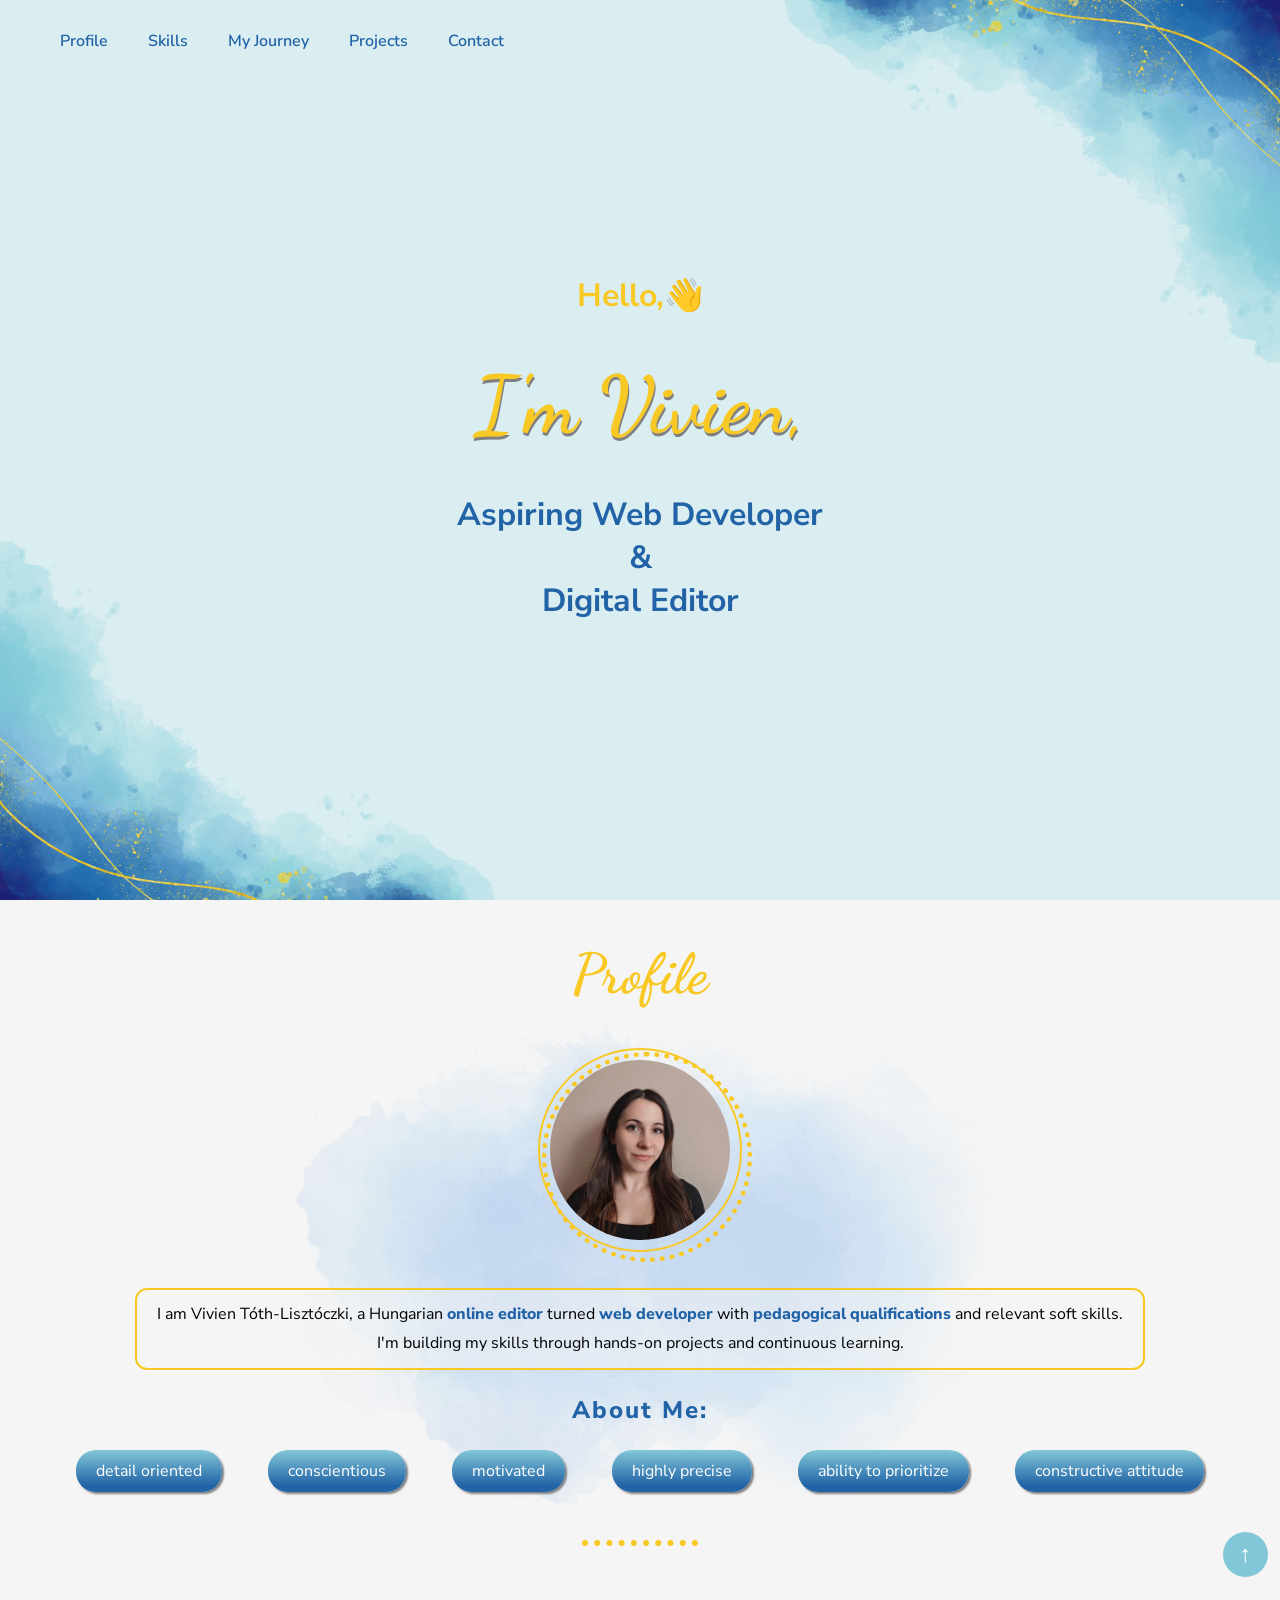
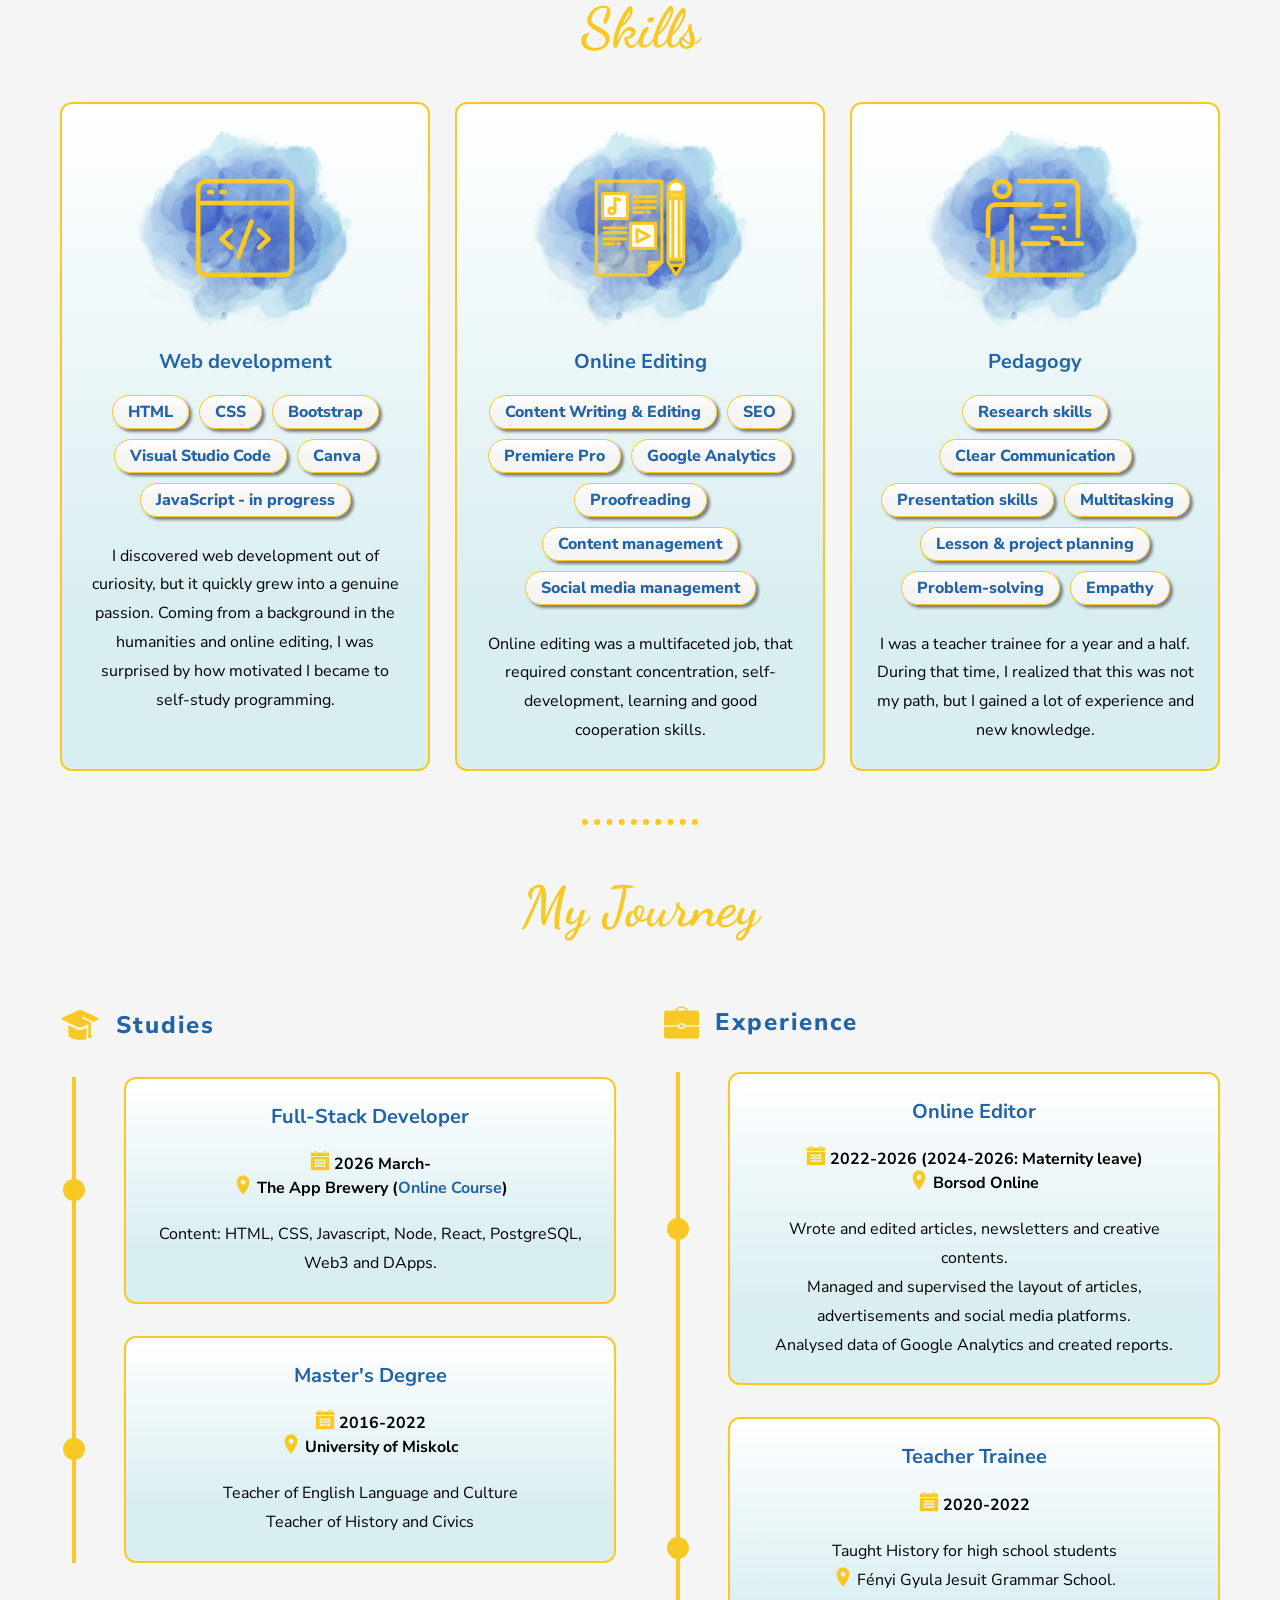
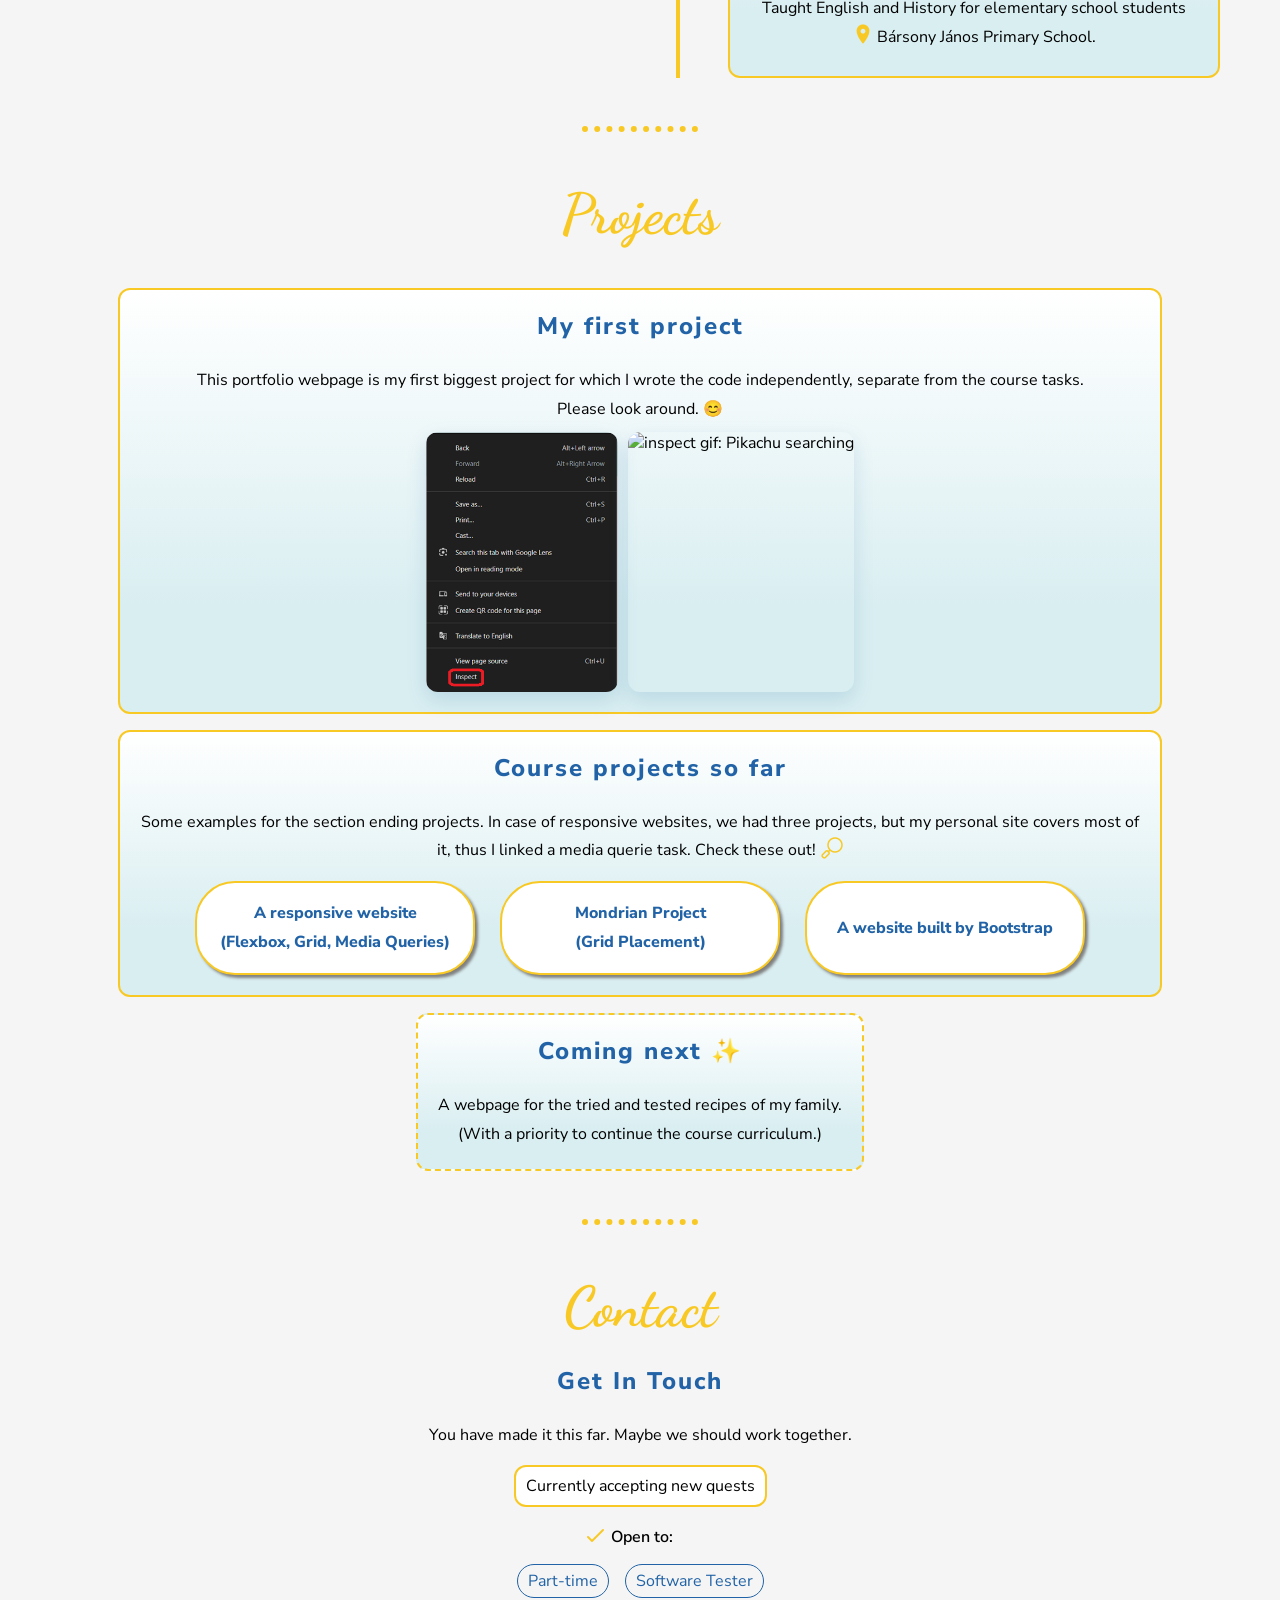
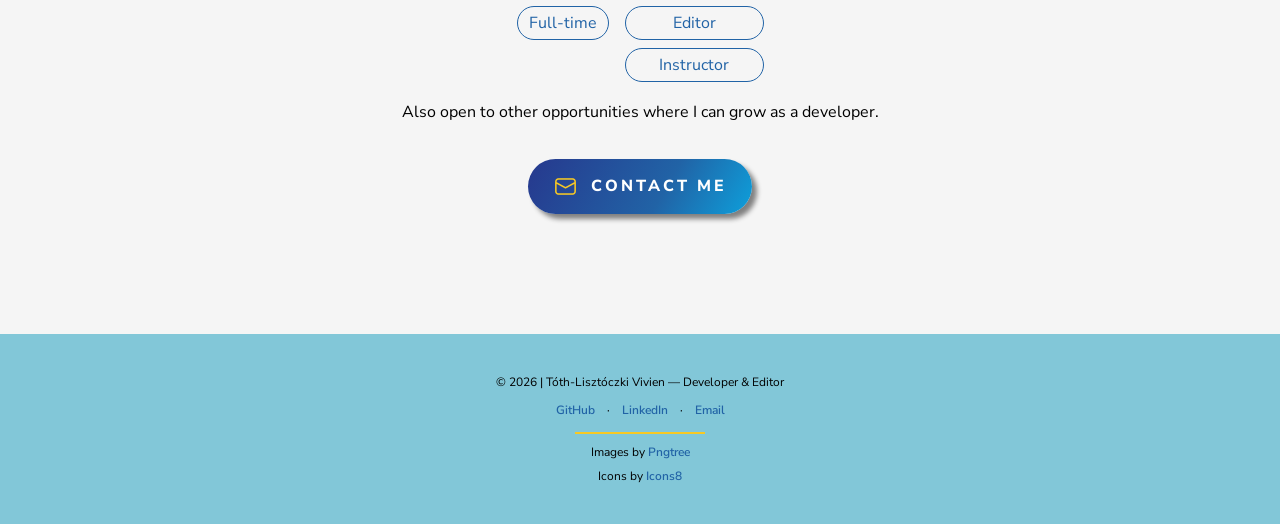
==== index.html @ 382741cf "Add files via upload" ====
<!DOCTYPE html>
<html lang="en">

<head>
<meta charset="UTF-8">
<meta name="viewport" content="width=device-width, initial-scale=1.0">
<title>Vivien Tóth-L.</title>
<link href="./style.css" rel="stylesheet"/>

<link rel="preconnect" href="https://fonts.googleapis.com">
<link rel="preconnect" href="https://fonts.gstatic.com" crossorigin>
<link href="https://fonts.googleapis.com/css2?family=Dancing+Script:wght@400..700&display=swap" rel="stylesheet">

<link href="https://fonts.googleapis.com/css2?family=Nunito+Sans:ital,opsz,wght@0,6..12,200..1000;1,6..12,200..1000&display=swap" rel="stylesheet">
</head>

<body id="page-top">
    <!--Let's work together!-->
    <header>
        <div class="navbar">
            <input type="checkbox" id="menu-toggle">
            <label for="menu-toggle" class="hamburger" aria-label="Toggle navigation menu">
                <span></span>
                <span></span>
                <span></span>
            </label>

            <nav> 
                <ul>
                    <li><a href="#profile">Profile</a></li>
                    <li><a href="#skills">Skills</a></li>
                    <li><a href="#my-journey">My Journey</a></li>
                    <li><a href="#projects">Projects</a></li>
                    <li><a href="#contact">Contact</a></li>
                </ul>
            </nav>
        </div>

        <div class="intro">
            <h2>Hello,👋</h2>
            <h1>I'm Vivien,</h1>
            <h2 class="blue">Aspiring Web Developer<br>
                &<br>
                Digital Editor</h2>
        </div>
        <div class="design-bottom">
            <img src="./images/Smog blue left bottom.png" alt="smog blue water color">
        </div>
        <div class="design-top">
            <img src="./images/Smog blue right top.png" alt="smog blue water color">
        </div>
        <!--Contact me button-->
    </header>

<!--Main-->
    <main class="resume-container">

        <section class="profile-container" id="profile">
            <img class="background" src="./images/background watercolor blue.png" alt="blue watercolor background">
            <div class="profile-content">
                <h2>Profile</h2>
                <div class="image-border">
                    <img src="./images/toth-l.vivien.jpg" class="profile-img" alt="profile picture Vivien Tóth-Lisztóczki">
                </div>
                <div class="profile-text">
                    <p>
                    I am Vivien Tóth-Lisztóczki, a Hungarian <span class="blue bold">online editor</span> turned <span class="blue bold">web developer</span> with <span class="blue bold">pedagogical qualifications</span> and relevant soft skills. <br>
                    I'm building my skills through hands-on projects and continuous learning.
                    </p>
                </div>
                
                <h3 class="h3-title">About Me:</h3>
                <ul class="about-me">
                    <li>detail oriented</li>
                    <li>conscientious</li>
                    <li>motivated</li>
                    <li>highly precise</li>
                    <li>ability to prioritize</li>
                    <li>constructive attitude</li>
                </ul>
            </div>
        </section>

        <div class="back-to-top-wrapper">
            <a href="#page-top" class="back-to-top" aria-label="Back to top">
                    ↑
            </a>
        </div>

        <hr>
            
        <section class="skills-container" id="skills">
            <h2>Skills</h2>
                <div class="skills-content">
                    <div class="skills-card">
                        <img class="splash" src="./images/blue watercolor stain splash.png" alt="blue watercolor splash" height="200">
                        <img class="skill-img" src="./images/icons8-code-100.png" alt="code icon">
                        <h3>Web development</h3>
                        <ul class="skills-list bold">
                            <li>HTML</li>
                            <li>CSS</li>
                            <li>Bootstrap</li>
                            <li>Visual Studio Code</li>
                            <li>Canva</li>
                            <li>JavaScript - in progress</li>
                        </ul>
                        <p>
                            I discovered web development out of curiosity, but it quickly grew into a genuine passion. 
                            Coming from a background in the humanities and online editing, I was surprised by how motivated I became to self-study programming.           
                        </p>
                    </div>

                    <div class="skills-card">
                        <img class="splash" src="./images/blue watercolor stain splash.png" alt="blue watercolor splash" height="200">
                        <img class="skill-img" src="./images/icons8-media-100.png" alt="media editing icon">
                        <h3>Online Editing</h3>
                        <ul class="skills-list bold">
                            <li>Content Writing & Editing</li>
                            <li>SEO</li>
                            <li>Premiere Pro</li>
                            <li>Google Analytics</li>
                            <li>Proofreading</li>
                            <li>Content management</li>
                            <li>Social media management</li>
                        </ul>
                        <p>
                            Online editing was a multifaceted job, that required constant concentration, self-development, learning and good cooperation skills.
                        </p>
                    </div>

                    <div class="skills-card">
                        <img class="splash" src="./images/blue watercolor stain splash.png" alt="blue watercolor splash" height="200">
                        <img class="skill-img" src="./images/icons8-classroom-100.png" alt="classroom icon">
                        <h3>Pedagogy</h3>
                        <ul class="skills-list bold">
                            <li>Research skills</li>
                            <li>Clear Communication</li>
                            <li>Presentation skills</li>
                            <li>Multitasking</li>
                            <li>Lesson & project planning</li>
                            <li>Problem-solving</li>
                            <li>Empathy</li>
                        </ul>
                        <p>
                            I was a teacher trainee for a year and a half. During that time, I realized that this was not my path, but I gained a lot of experience and new knowledge.
                        </p>
                    </div>  
                </div>
        </section>

        <hr>

        <section class="journey-container" id="my-journey">
            <h2>My Journey</h2>
                <div class="timeline-wrapper">
                    <div class="timeline">
                        <div class="timeline-col"> 
                            <h3 class="timeline-header h3-title">
                                <img src="./images/icons8-education-40.png" alt="education icon">Studies
                            </h3>
                            <div class="timeline-box">
                                <div class="timeline-card">
                                    <h3>Full-Stack Developer</h3>
                                    <h4>
                                        <img src="./images/icons8-calendar-20.png" alt="calendar icon">2026 March-<br>
                                        <img src="./images/icons8-location-20.png" alt="location icon">The App Brewery
                                        (<a href="https://www.udemy.com/course/the-complete-web-development-bootcamp/">Online Course</a>)
                                    </h4>
                                    <p>
                                        Content: HTML, CSS, Javascript, Node, React, PostgreSQL, Web3 and DApps.
                                    </p>
                                </div>

                                <div class="timeline-card">
                                    <h3>Master's Degree</h3>
                                    <h4>
                                    <img src="./images/icons8-calendar-20.png" alt="calendar icon">2016-2022 <br>
                                    <img src="./images/icons8-location-20.png" alt="location icon">University of Miskolc
                                    </h4>
                                    <p>
                                        Teacher of English Language and Culture <br>
                                        Teacher of History and Civics
                                    </p>
                                </div>
                            </div>
                        </div>
                    </div>

                    <div class="timeline">
                        <div class="timeline-col">
                            <h3 class="timeline-header h3-title">
                                <img src="./images/icons8-business-35.png" alt="job icon">Experience
                            </h3>
                            <div class="timeline-box">
                                <div class="timeline-card">
                                    <h3>Online Editor</h3>
                                    <h4>
                                        <img src="./images/icons8-calendar-20.png" alt="calendar icon">2022-2026 (2024-2026: Maternity leave) <br>
                                        <img src="./images/icons8-location-20.png" alt="location icon">Borsod Online
                                    </h4>
                                    <p>
                                        Wrote and edited articles, newsletters and creative contents.<br>
                                        Managed and supervised the layout of articles, advertisements and social media platforms.<br>
                                        Analysed data of Google Analytics and created reports.
                                    </p>
                                </div>

                                <div class="timeline-card">
                                    <h3>Teacher Trainee</h3>
                                    <h4><img src="./images/icons8-calendar-20.png" alt="calendar icon">2020-2022</h4>
                                    <p>
                                        Taught History for high school students<br>
                                        <img src="./images/icons8-location-20.png" alt="location icon">Fényi Gyula Jesuit Grammar School.<br>
                                        Taught English and History for elementary school students<br>
                                        <img src="./images/icons8-location-20.png" alt="location icon">Bársony János Primary School.
                                    </p>
                                </div>
                            </div>
                        </div>
                    </div>
                </div>
        </section>
        
        <hr>
        
        <section class="projects-container" id="projects">
            <h2>Projects</h2>
            <div class="first-project-container">
                <h3 class="h3-title">My first project</h3>
                <div class="first-project-text">
                    <p>
                    This portfolio webpage is my first biggest project for which I wrote the code independently, separate from the course tasks. <br>
                    Please look around. 😊
                    </p>
                </div>
                <div class="inspect-container">
                    <div class="inspect-img">
                        <img src="./images/inspect.png" alt="click inspect">
                    </div>
                    <div class="inspect-gif">
                        <img src="https://media0.giphy.com/media/v1.Y2lkPTc5MGI3NjExdXo4Ym03aDM3Y2UzZ3ExcXJrcXkyYXBuemRoMTZtb2dyOWVscWl0byZlcD12MV9pbnRlcm5hbF9naWZfYnlfaWQmY3Q9Zw/NS7gPxeumewkWDOIxi/giphy.gif"
                        alt="inspect gif: Pikachu searching">
                    </div>
                </div>
            </div>

            <div class="course-projects">
                <h3 class="h3-title">Course projects so far</h3>
                    <p>
                        Some examples for the section ending projects. 
                        In case of responsive websites, we had three projects, but my personal site covers most of it, thus I linked a media querie task. 
                        Check these out! 
                        <img src="./images/icons8-searching-24.png" alt="magnifying glass icon">
                    </p>
                    <div class="course-project-cards">
                        <a class="project-card" href="./projects/8.4 Web Design Agency Project/index.html">
                        <p class="bold">A responsive website<br>(Flexbox, Grid, Media Queries)</p>
                        </a>

                        <a class="project-card" href="./projects/10.3 Mondrian Project/index.html">
                        <p class="bold">Mondrian Project<br>(Grid Placement)</p>
                        </a>

                        <a class="project-card" href="./projects/11.3 TinDog Project/index.html">
                        <p class="bold">A website built by Bootstrap</p>
                        </a>
                    </div>
            </div>
        
            <div class="ongoing-project">
                <h3 class="h3-title">Coming next ✨</h3>
                <p>
                    A webpage for the tried and tested recipes of my family. <br>
                    (With a priority to continue the course curriculum.)
                </p>
            </div>
        </section>

        <hr>

        <section class="contact-container" id="contact">
            <h2>Contact</h2>
            <div class="contact-content">
                <h3 class="h3-title">Get In Touch</h3>
                <p class="contact-text">You have made it this far. Maybe we should work together.</p>
                <p class="quest">Currently accepting new quests</p>

                <div class="open-to-work">
                    <p><img src="./images/icons8-checkmark-24.png" alt="checkmark icon"> Open to:</p>
                    <div class="work-options">
                        <ul class="emloyment">
                            <li>Part-time</li>
                            <li>Full-time</li>
                        </ul>
                        <ul class="positions">
                            <li>Software Tester</li>
                            <li>Editor</li>
                            <li>Instructor</li>
                        </ul>    
                    </div>
                    <p>Also open to other opportunities where I can grow as a developer.</p>
                </div>

                <a class="btn bold" href="mailto:lisztoczki.vivi@gmail.com">
                    <img class="mail-img" src="./images/icons8-mail-25.png" alt="mail icon">
                    CONTACT ME
                </a>
            </div>
        </section>
        
    </main>

    <footer id="footer">
        <p class="copyright">© 2026 | Tóth-Lisztóczki Vivien — Developer & Editor</p>
        <div class="footer-links">
            <a href="https://github.com/toth-vivien" target="_blank" rel="noopener noreferrer">GitHub</a>
            <span aria-hidden="true">·</span>
            <a href="http://linkedin.com/in/vivien-tóth-lisztóczki-ba5066271" target="_blank" rel="noopener noreferrer">LinkedIn</a>
            <span aria-hidden="true">·</span>
            <a href="mailto:lisztoczki.vivi@gmail.com">Email</a>
        </div>
        <hr>
        <div class="attributions">
            <p>Images by <a target="_blank" href="https://pngtree.com">Pngtree</a></p>
            <p>Icons by <a target="_blank" href="https://icons8.com">Icons8</a></p>
        </div>
    </footer>

      
</body>


</html>
---- style.css ----
html {
    scroll-behavior: smooth;
}

body {
    margin: 0;
    background: whitesmoke;
    font-family: "Nunito Sans", sans-serif;
}

header {
    background: #daeef1;
    min-height: 100vh;
    display: grid;
    grid-template: 1fr / 1fr;
    overflow: hidden;
}

.navbar, .intro, .design-top, .design-bottom {
    grid-row: 1;
    grid-column: 1;
}

.navbar {
    padding-top: 30px;
    padding-left: 60px;
    position: relative;
    z-index: 10;
}

ul {
    margin: 0;
    padding: 0;
}

.navbar nav ul {
    display: flex;
    gap: 40px;
}

.navbar li {
    list-style: none;
    position: relative;
}

.navbar a {
    font-family: "Nunito Sans", sans-serif;
    color: #2163a6;
    text-decoration: none;
    font-weight: 600;
}

.navbar a:hover,
.navbar a:focus {
    color: #27348b;
}

#menu-toggle {
    display: none;
}

.hamburger {
    display: none;
    width: 30px;
    cursor: pointer;
}

.hamburger span {
    display: block;
    height: 3px;
    margin: 6px 0;
    background-color: #2163a6;
    border-radius: 5px;
}

nav ul li::after {
    content: "";
    position: absolute;
    left: 0px;
    bottom: -5px;
    width: 100%;
    height: 3px;
    background-color: #f8c924;

    transform: scaleX(0);
    transform-origin: center;
    transition: transform 0.3s ease-in-out;
}

nav ul li:hover::after {
    transform: scaleX(1);
}

.navbar nav li:focus-within::after {
    transform: scaleX(1);
}

.intro {
    place-self: center;
    padding-top: 35px;
    text-align: center;
}

.design-top {
    place-self: start end;
}

.design-bottom {
    place-self: end start;
    margin-bottom: -10px;
}

h1 {
    font-family: "Dancing Script", cursive;
    font-size: clamp(3rem, 10vw, 5rem);
    color: #f8c924;
    margin: 40px 0px 40px 0px;
    text-shadow: 1px 3px gray;
}

.intro h2 {
    font-family: "Nunito Sans", sans-serif;
    font-size: clamp(0.5rem, 4vw, 2rem);
}

.blue {
    color: #2163a6;
}

.bold {
    font-weight: 800;
}

h2 {
    font-family: "Dancing Script", cursive;
    color: #f8c924;
    font-size: clamp(2.5rem, 8vw, 3.5rem);
    text-align: center;
    align-self: center;
    margin-bottom: 40px;
    margin-top: 0;
}

h3 {
    color: #2163a6;
    font-size: 1.25rem;
}

.design-top img, .design-bottom img {
    max-width: 500px;
    width: 100%;
    height: auto;
}

/*Resume*/

.resume-container {
    margin: 0 60px;
    position: relative;
}

.resume-container hr {
    border: none;
    width: 10%;
    border-top: 6px dotted #f8c924;
}

.resume-container p {
    line-height: 1.8;
    margin: 0;
}

/*Profile*/

.profile-container {
    text-align: center;
    padding: 40px 0;
    position: relative;
    overflow: hidden;
}

.background {
    position: absolute;
    inset: 0;
    width: 100%;
    height: 80%;
    padding-top: 100px;
    object-fit: contain;
    opacity: 0.3;
    z-index: 0;
}

.profile-content {
    position: relative;
    z-index: 1;
}

.profile-text {
    text-align: center;
    margin: 30px auto 0;
    background-color: #f5f5f580;
    padding: 10px 20px;
    border-radius: 12px;
    border: 2px solid #f8c924;
    width: fit-content;
}

.profile-img {
    width: 180px;
    height: 180px;
    object-fit: cover;
    border-radius: 50%;
    padding: 10px;
    display: block;
}

.image-border {
    display: inline-block;
    border-radius: 50%;
    border: 2px solid #f8c924;
    position: relative;
    margin: 0;
    padding: 0;
}

.image-border::after {
    content: "";
    border-radius: 50%;
    padding: 100px;
    position: absolute;
    top: 2px;
    left: 2px;
    right: -2px;
    bottom: -2px;
    border: 5px dotted #f8c924;
    z-index: -1;
}

.h3-title {
    font-size: clamp(0.5rem, 5vw, 1.5rem);
    letter-spacing: 2px;
    font-weight: 800;
}

.about-me {
    display: flex;
    flex-wrap: wrap;
    gap: 30px;
    justify-content: space-evenly;
    
}

.about-me li {
    list-style: none;
    border-radius: 20px;
    padding: 10px 20px;
    background: linear-gradient(0deg,rgba(33, 99, 166, 1) 15%, rgba(130, 199, 216, 1) 100%);    color: white;
    box-shadow: 2px 2px 2px gray;
}

/*Back-to-top*/

.back-to-top-wrapper {
    position: sticky;
    top: calc(100vh - 5rem);
    height: 0;
    display: flex;
    justify-content: flex-end;
    z-index: 100;
}

.back-to-top {
    width: 45px;
    height: 45px;
    margin-right: -3rem;
    display: grid;
    place-items: center;
    border-radius: 50%;
    background-color: #82c7d8;
    color: white;
    font-size: 1.5rem;
    font-weight: bold;
    text-decoration: none;
    transition:
        background-color 0.2s ease,
        transform 0.2s ease;
}

.back-to-top:hover {
    background-color: #2163a6;
    transform: translateY(-3px);
}

/*Skills*/

.skills-container {
    padding: 40px 0;
}

.skills-content {
    display: grid;
    grid-template-columns: repeat(auto-fit, minmax(280px, 1fr));
    gap: 25px;
}

.skills-card {
    display: flex;
    flex-direction: column;
    text-align: center;
    align-items: center;
    background: linear-gradient(0deg,rgba(217, 238, 241, 1) 25%, rgba(255, 255, 255, 1) 100%);
    border-radius: 12px;
    border: 2px solid #f8c924;
    padding: 1.5rem;
    transition: 0.4s ease;
}

.skills-card:hover {
    box-shadow: 0 0 12px #f8c924;
}

.skills-list{
    display: flex;
    flex-wrap: wrap;
    gap: 10px;
    justify-content: center;
    margin-bottom: 25px;
}

.skills-list li{
    list-style: none;
    border-radius: 20px;
    padding: 5px 15px;
    background: linear-gradient(0deg,whitesmoke 50%, white 100%);
    border: 1px solid #f8c924;
    color: #2163a6;
    box-shadow: 3px 3px 3px gray;
}

.splash {
    position: relative;
    z-index: 1;
}   

.skill-img {
    position: relative;
    z-index: 2;
    top: -150px;
    margin-bottom: -100px;
}

/*My Journey*/

.journey-container {
    padding: 40px 0;
}

.timeline-wrapper {
    display: grid;
    grid-template-columns: repeat(auto-fit, minmax(320px, 1fr));
    gap: 3rem;
    width: 100%;
    max-width: 1400px;
    margin: auto;
}

.timeline, .timeline-col {
    width: 100%;
}

.timeline-header {
    display: flex;
    align-items: center;
    gap: 1rem;
    margin-bottom: 2rem;
}

.timeline-box {
    display: flex;
    flex-direction: column;
    gap: 2rem;
    position: relative;
    padding-left: 3rem;
}

.timeline-card {
    display: flex;
    flex-direction: column;
    text-align: center;
    position: relative;
    padding: 1.5rem;
    margin-left: 1rem;
    border: 2px solid #f8c924;
    border-radius: 12px;
    background: linear-gradient(0deg,rgba(217, 238, 241, 1) 25%, rgba(255, 255, 255, 1) 100%);
    transition: 0.4s ease;
}

.timeline-card a {
    text-decoration: none;
    color: #2163a6;
}

.timeline-card a:hover {
    color: #27348b;
    text-decoration: underline;
} 

.timeline-card:hover {
    box-shadow: 0 0 12px #f8c924;
}

.timeline-card a:focus-visible {
    outline: 2px solid #2163a6;
    outline-offset: 3px;
    border-radius: 2px;
}

.timeline-card h3, .timeline-card p {
    margin: 0;
}

.timeline-card img {
    margin-bottom: -2px;
    padding-right: 4px;
}

/*Journey line & circle*/
.timeline-box::before {
    content: "";
    position: absolute;
    left: 12px;
    top: 0;
    bottom: 0;
    width: 4px;
    background: #f8c924;
}

.timeline-card::before {
    content: "";
    position: absolute;
    width: 22px;
    height: 22px;
    left: -63px;
    top: 50%;
    transform: translateY(-50%);
    background: #f8c924;
    border-radius: 50%;
    z-index: 2;
}

/*Projects*/

.projects-container {
    padding: 40px 0;
    text-align: center;
}

.projects-container h3 {
    margin-top: 0;
}

.first-project-container {
    display: grid;
    max-width: 1000px;
    padding: 20px;
    border-radius: 12px;
    border: 2px solid #f8c924;
    background: linear-gradient(0deg,rgba(217, 238, 241, 1) 25%, rgba(255, 255, 255, 1) 100%);
    margin: 0 auto;
    margin-bottom: 1rem;
    transition: 0.4s ease;
}

.first-project-container h3 {
    margin-top: 0;
}

.inspect-container {
    display: flex;
    justify-content: center;
    align-items: center;
    gap: 10px;
    width: 100%;
    margin-top: 0.5em;
}

.inspect-img img, .inspect-gif img {
    display: block;
    height: 260px;
    width: auto;
    max-width: 100%;
    border-radius: 12px;
    box-shadow: 0 8px 20px rgba(23, 101, 163, 0.15);
}

.course-projects {
    margin: 0 auto;
    margin-bottom: 1rem;
    max-width: 1000px;
    padding: 20px;
    border: 2px solid #f8c924;
    border-radius: 12px;
    background: linear-gradient(0deg,rgba(217, 238, 241, 1) 25%, rgba(255, 255, 255, 1) 100%);
    transition: 0.4s ease;
}

.course-projects img {
    margin-bottom: -5px;
}

.course-project-cards {
    display: grid;
    grid-template-columns: repeat(auto-fit, minmax(210px, 280px));
    gap: 25px;
    padding-top: 1rem;
    justify-content: center;
}

.project-card {
    display: grid;
    min-height: 90px;
    place-items: center;
    text-align: center;
    padding: 0;
    border: 2px solid #f8c924;
    border-radius: 40px;
    background: white;
    color: #2163a6;
    text-decoration: none;
    box-shadow: 3px 3px 3px gray;
    transition: transform 0.2s ease;
}

.project-card p {
    padding: 15px;
}

.project-card:hover {
    transform: translateY(-0.5rem) scale(1.02);
    color: #174a7d;
    border-color: #2163a6;
    box-shadow: 5px 7px 10px rgba(0, 0, 0, 0.25);
}

.project-card:focus-visible {
    outline: 3px solid #2163a6;
    outline-offset: 4px;
}

.first-project-container:hover, .course-projects:hover {
    box-shadow: 0 0 12px #f8c924;
}

.ongoing-project {
    width: fit-content;
    margin: 0 auto;
    padding: 20px;
    border: 2px dashed #f8c924;
    border-radius: 12px;
    background: linear-gradient(0deg,rgba(217, 238, 241, 1) 25%, rgba(255, 255, 255, 1) 100%);
    transition: 0.4s ease;
}

.ongoing-project:hover {
    box-shadow: 0 0 12px #f8c924;
}

/*Contact*/

.contact-container {
    padding: 40px 0 40px;
}

.contact-container h2 {
    margin-bottom: 0px;
}

.contact-content {
    text-align: center;
    padding-bottom: 80px;
}

.contact-text{
    padding-bottom: 15px;
}

.quest{
    display: inline-block;
    padding: 5px 10px;
    border: 2px solid #f8c924;
    background-color: white;
    border-radius: 12px;
    transition: 0.4s ease;
}

.quest:hover {
    box-shadow: 0 0 12px #f8c924;
}

.open-to-work {
    margin-bottom: 2rem;
    text-align: center;
}

.open-to-work img {
    margin-bottom: -5px;
}

.open-to-work > p:first-child {
    margin-top: 1rem;
    margin-bottom: 0.75rem;
    margin-left: -24px;
    font-weight: 600;
}

.work-options {
    display: flex;
    flex-wrap: wrap;
    justify-content: center;
    gap: 1rem;
    margin-bottom: 0.5rem;
}

.work-options li {
    padding: 5px 10px;
    border: 1px solid #2163a6;
    border-radius: 20px;
    color: #2163a6;
    list-style: none;
    margin-bottom: 0.5rem;
}

.btn{
    display: inline-flex;
    align-items: center;
    justify-content: center;
    gap: 8px;

    color: white;
    background: linear-gradient(300deg, #f8c924,#00c9ff,#2163a6,#27348b);
    background-size: 200% 200%;
    background-position: 0% 50%;
    
    border-radius: 30px;
    padding: 15px 25px;
    text-decoration: none;
    letter-spacing: 3px;
    cursor: pointer;
    box-shadow: 5px 5px 5px gray;
    transition: transform 0.2s ease;
}

.btn:hover{
   animation: gradient-animation 3s ease infinite;
   transform: translateY(-0.5rem) scale(1.02);
}

.btn:focus-visible {
    outline: 3px solid #2163a6;
    outline-offset: 4px;
}

.mail-img{
    padding-right: 5px;
}

#footer{
    text-align: center;
    line-height: 1;
    font-size: 0.75rem;
    background-color: #82c7d8;
    padding: 30px 0 30px;
}

#footer hr{
    border: 1px solid #f8c924;
    width: 10%;
    margin-top: 10px;
    margin-bottom: 10px;
}

.footer-links {
    display: flex;
    justify-content: center;
    align-items: center;
    gap: 0.75rem;
    margin: 1rem 0;
}

#footer a {
    color: #2163a6;
    text-decoration: none;
    font-weight: 600;
}

#footer a:hover {
    color: #27348b;
    text-decoration: underline;
}

#footer a:focus-visible {
    outline: 2px solid #2163a6;
    outline-offset: 4px;
    border-radius: 2px;
}


@keyframes gradient-animation {
    0% {
    background-position: 0% 50%;
    }
    50% {
    background-position: 100% 50%;
    }
    100% {
    background-position: 0% 50%;
    }
}


@media (max-width: 768px) {
    .navbar {
        padding: 20px;
    }

    .hamburger {
        display: block;
    }

    .navbar nav {
        display: none;
    }

    .navbar nav ul {
        flex-direction: column;
        align-items: flex-start;
        gap: 15px;
        padding-top: 15px;
    }

    #menu-toggle:checked ~ nav {
        display: block;
    }

    .design-top img, .design-bottom img {
        width: 300px;
    }

    .intro{
        padding: 0 1rem;
    }

    .inspect-img img, .inspect-gif img {
        height: auto;
        max-height: 200px;
        width: auto;
        max-width: 100%;
    }

    .inspect-container {
        flex-direction: column;
    }
}
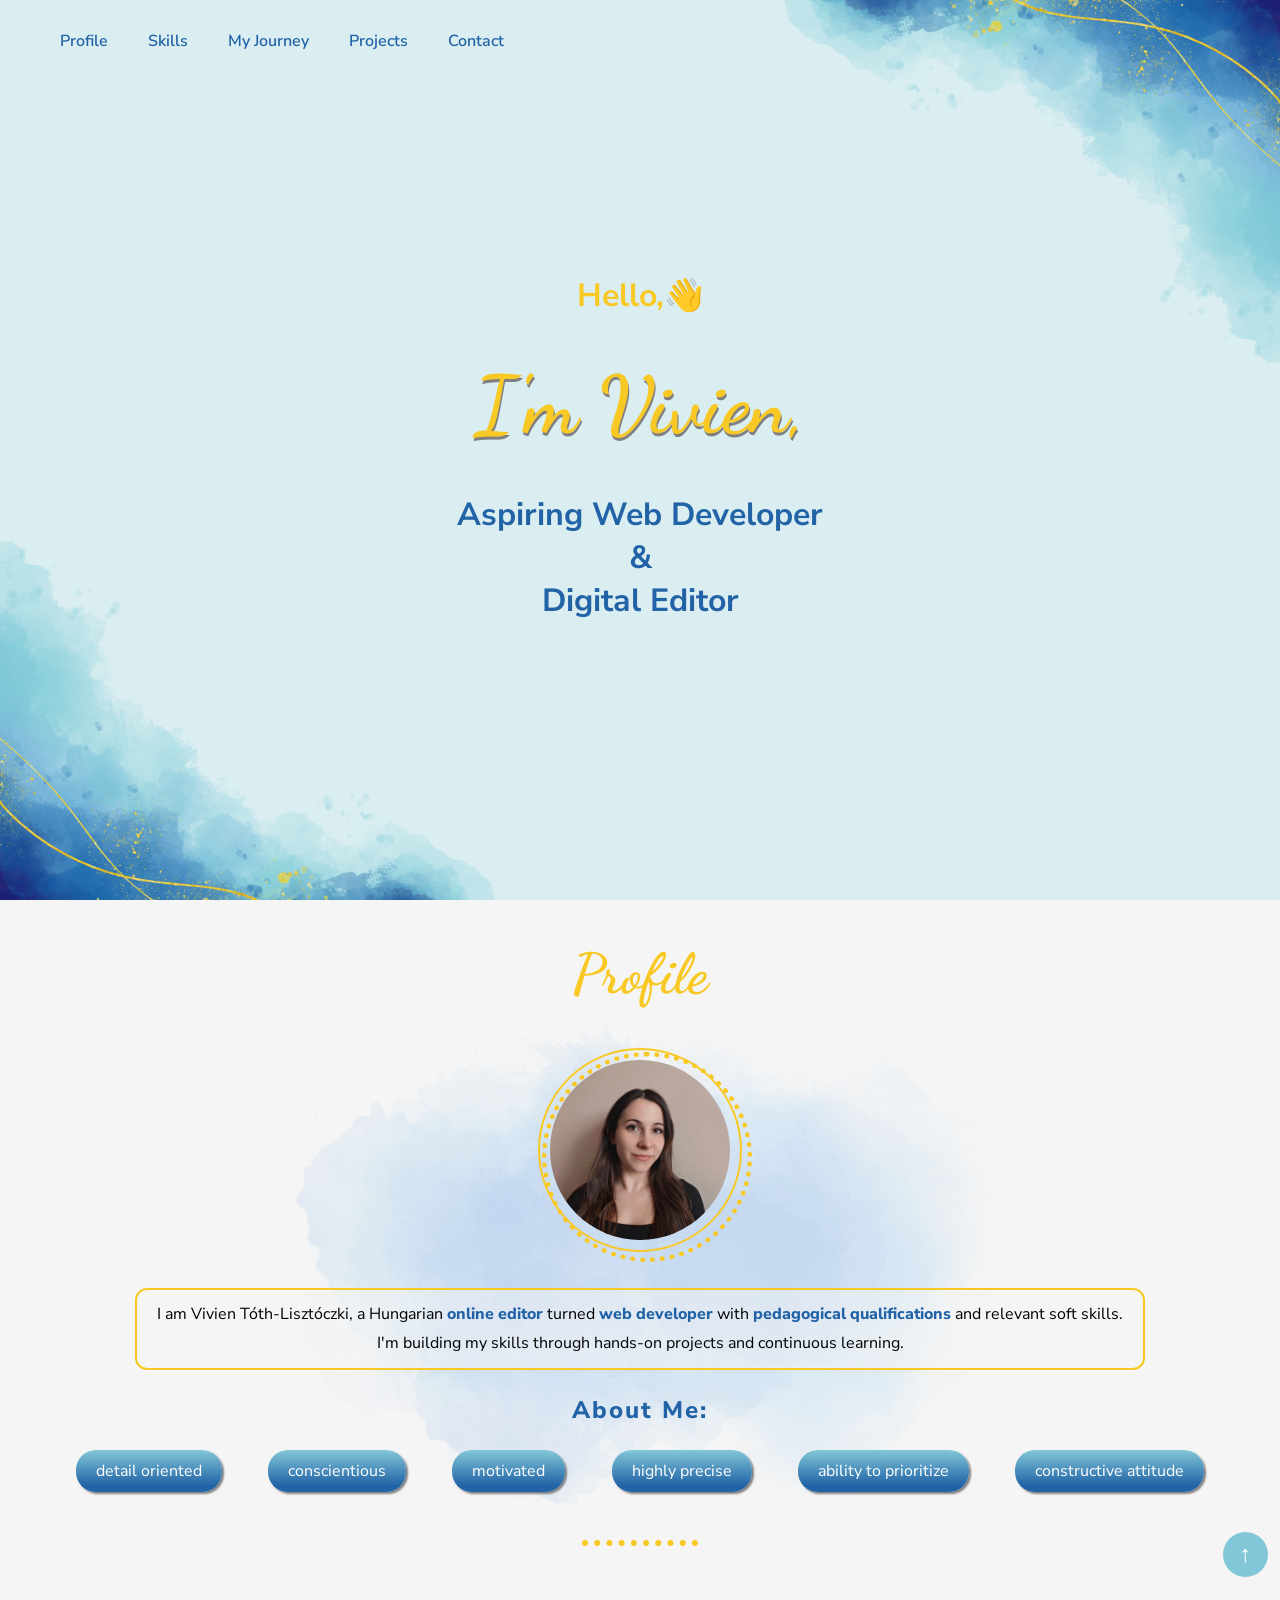
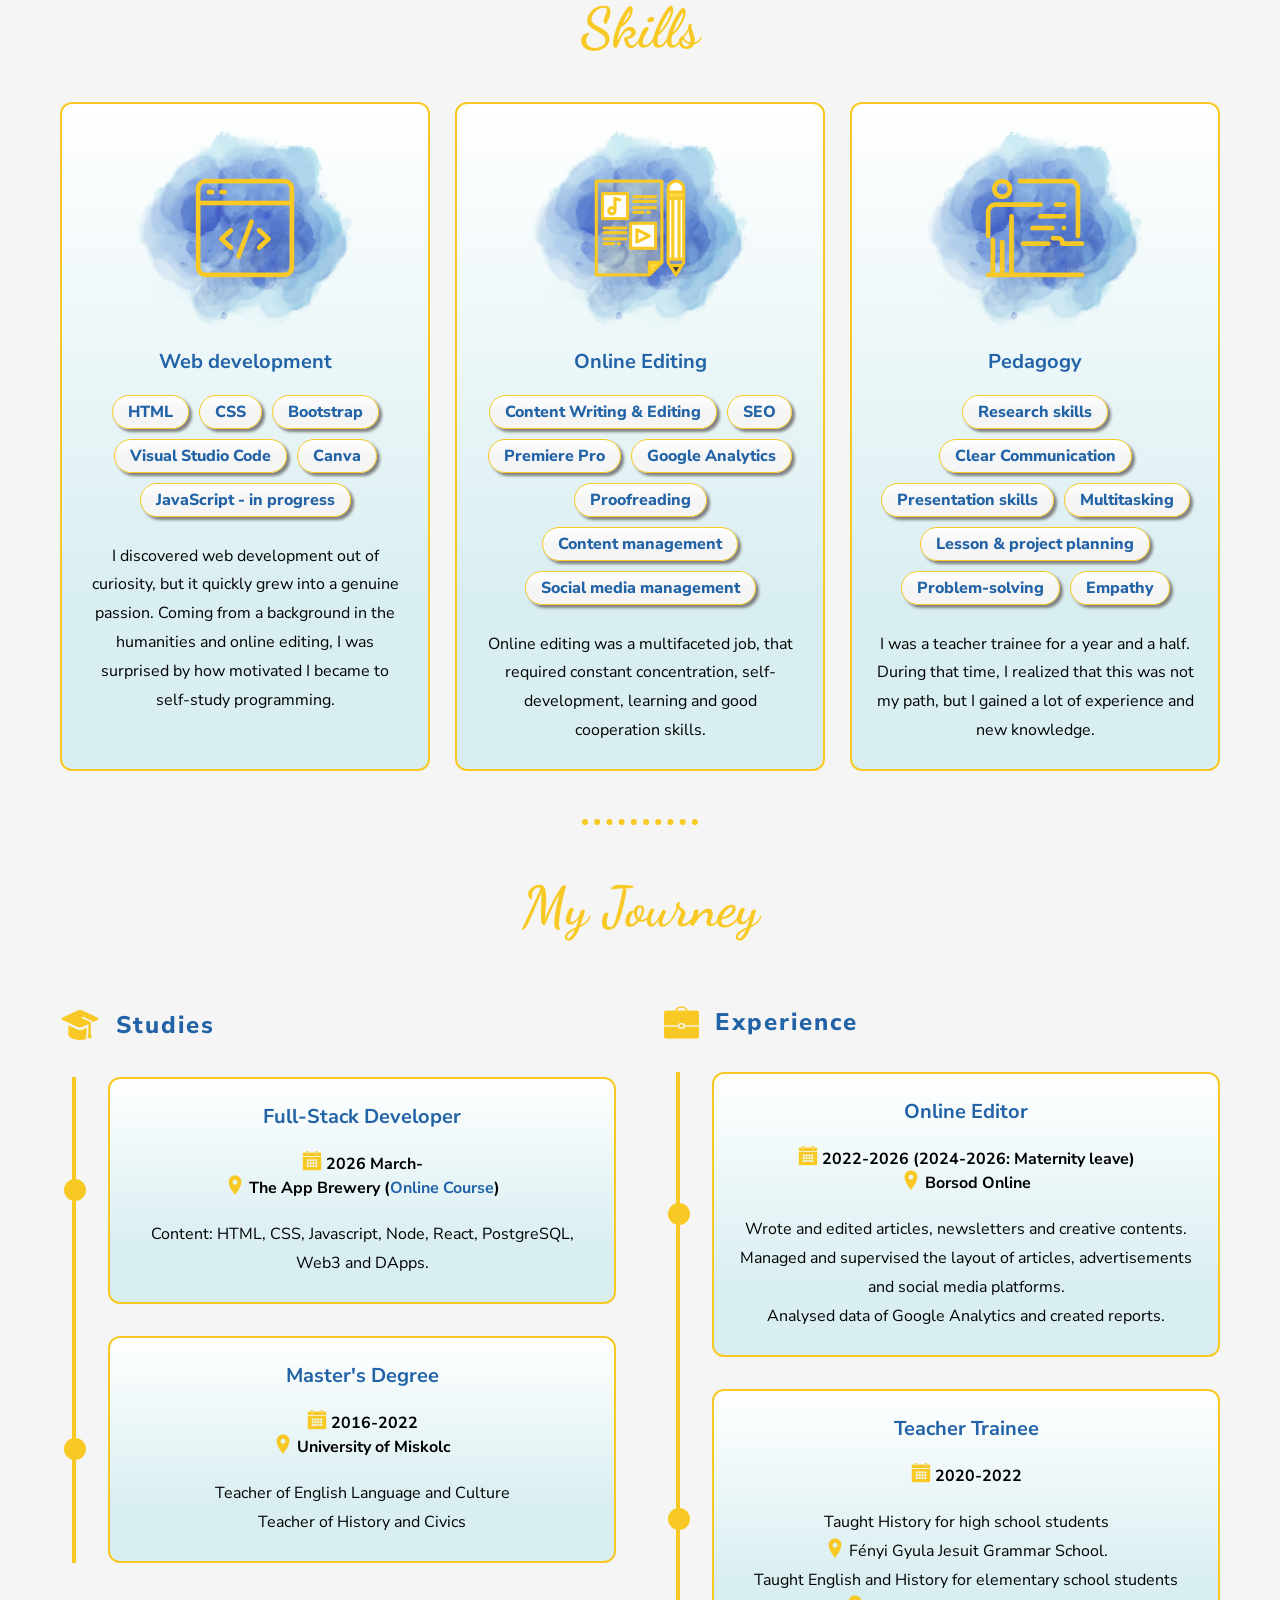
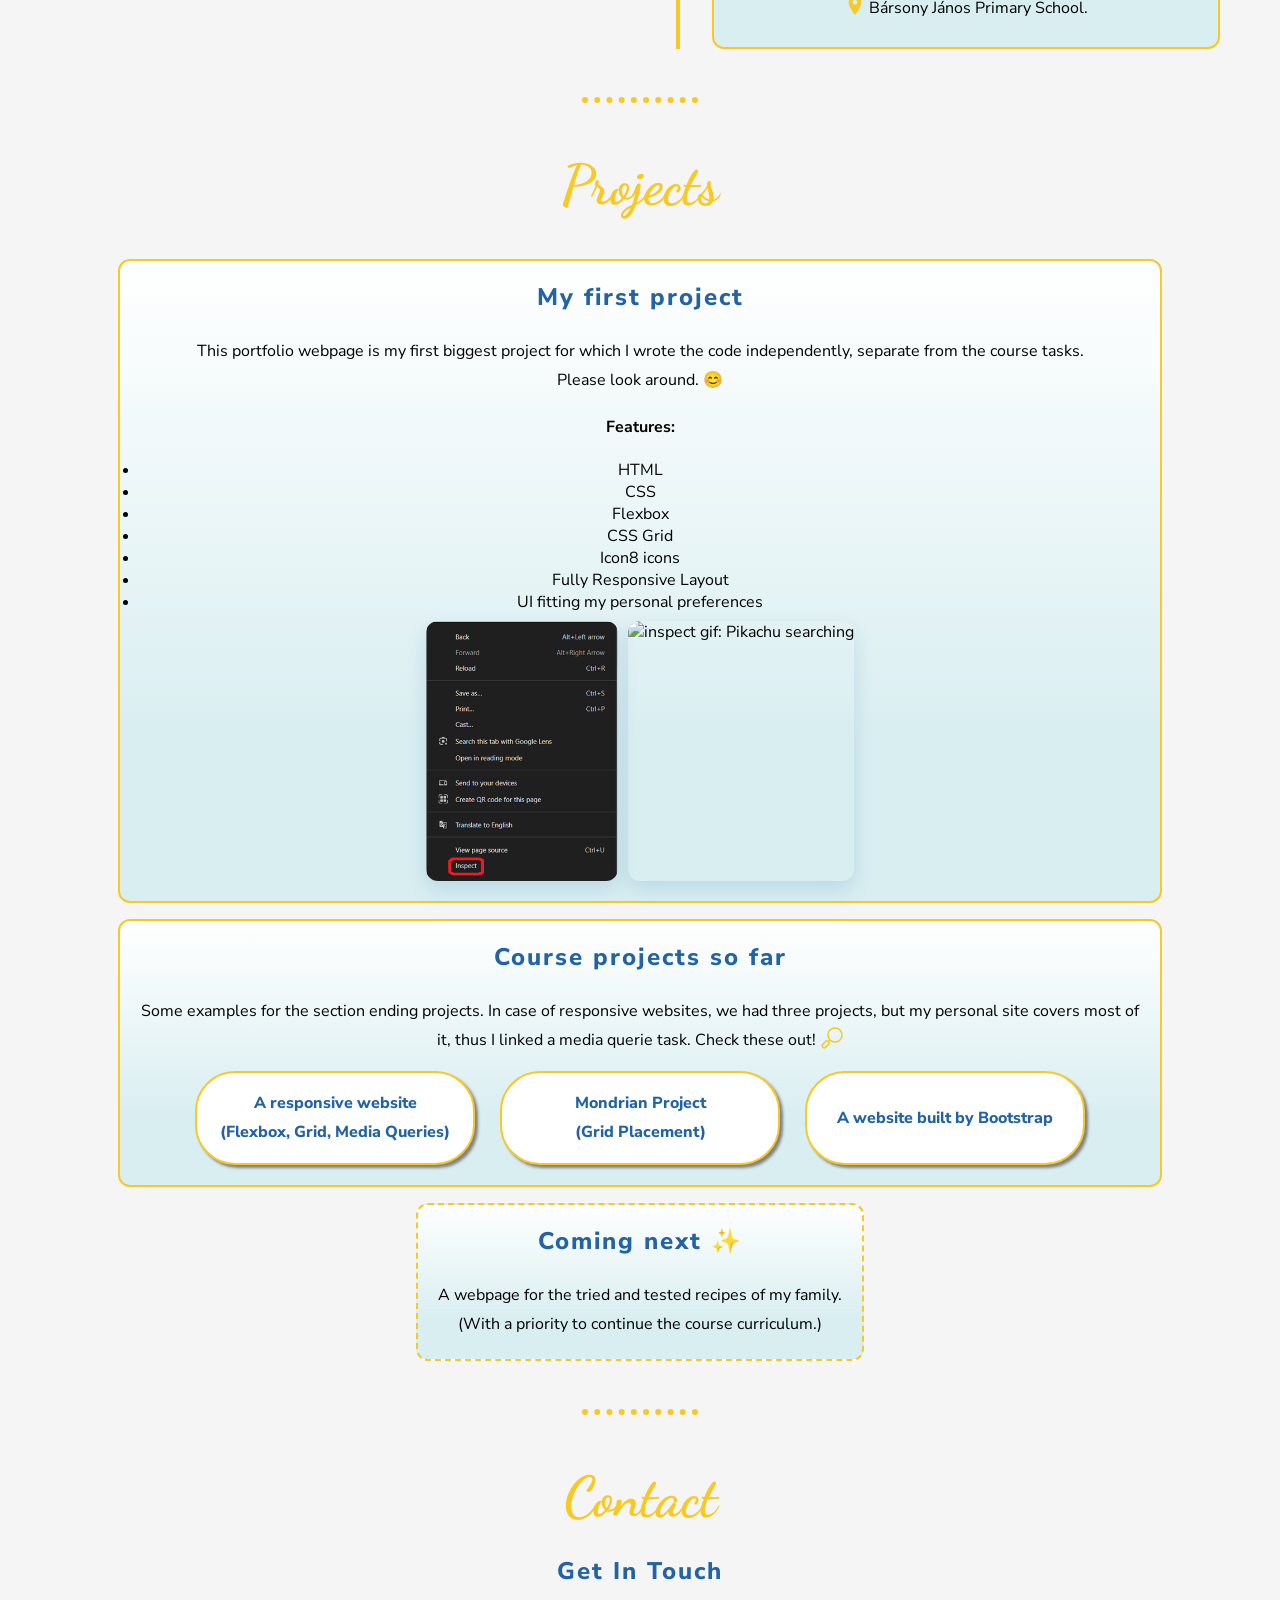
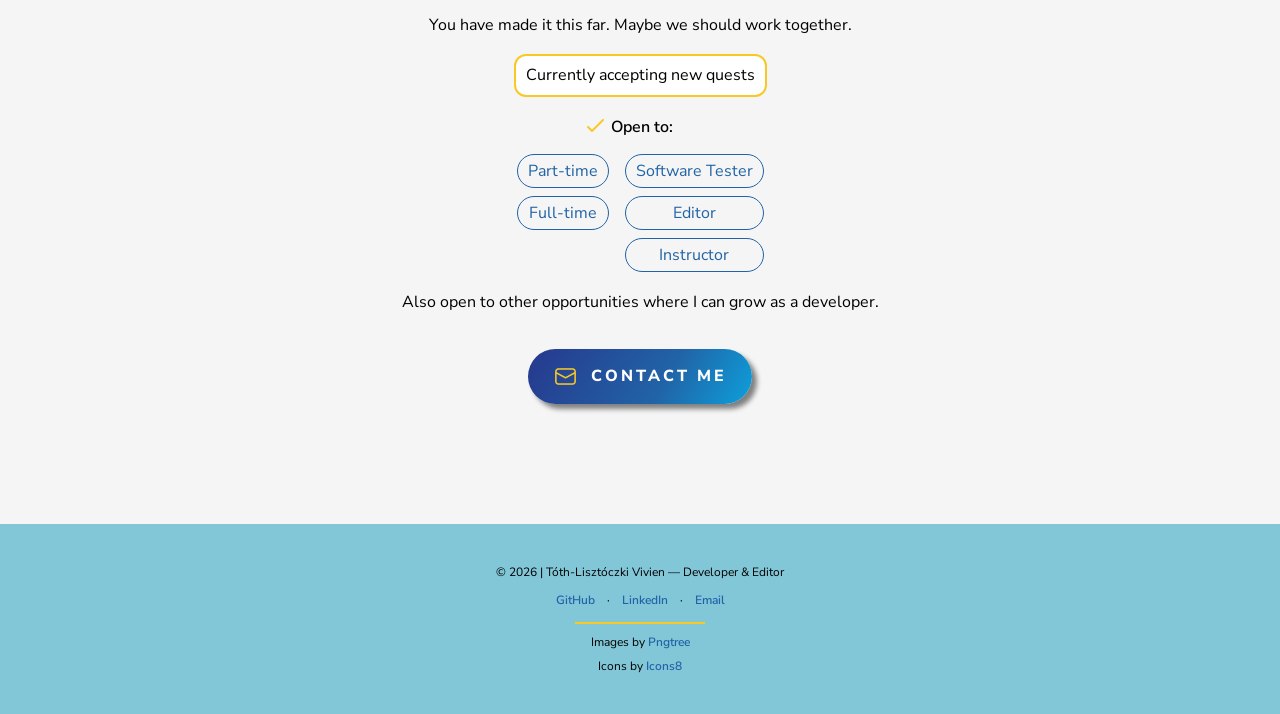
==== commit 732742b0: "Update index.html Added features to my first project section." ====
--- a/index.html
+++ b/index.html
@@ -232,6 +232,18 @@
                     This portfolio webpage is my first biggest project for which I wrote the code independently, separate from the course tasks. <br>
                     Please look around. 😊
                     </p>
+                    <div class="first-project-features-container">
+                        <h4>Features:</h4>
+                        <ul class="first-project-features">
+                            <li>HTML</li>
+                            <li>CSS</li>
+                            <li>Flexbox</li>
+                            <li>CSS Grid</li>
+                            <li>Icon8 icons</li>
+                            <li>Fully Responsive Layout</li>
+                            <li>UI fitting my personal preferences</li>
+                        </ul>
+                    </div>
                 </div>
                 <div class="inspect-container">
                     <div class="inspect-img">
@@ -330,4 +342,4 @@
 </body>
 
 
-</html>+</html>
--- a/style.css
+++ b/style.css
@@ -389,7 +389,6 @@
     text-align: center;
     position: relative;
     padding: 1.5rem;
-    margin-left: 1rem;
     border: 2px solid #f8c924;
     border-radius: 12px;
     background: linear-gradient(0deg,rgba(217, 238, 241, 1) 25%, rgba(255, 255, 255, 1) 100%);
@@ -441,7 +440,7 @@
     position: absolute;
     width: 22px;
     height: 22px;
-    left: -63px;
+    left: -46.5px;
     top: 50%;
     transform: translateY(-50%);
     background: #f8c924;
@@ -751,6 +750,10 @@
         padding: 0 1rem;
     }
 
+    .resume-container {
+        margin: 0 30px;
+    }
+
     .inspect-img img, .inspect-gif img {
         height: auto;
         max-height: 200px;
@@ -761,4 +764,4 @@
     .inspect-container {
         flex-direction: column;
     }
-}+}
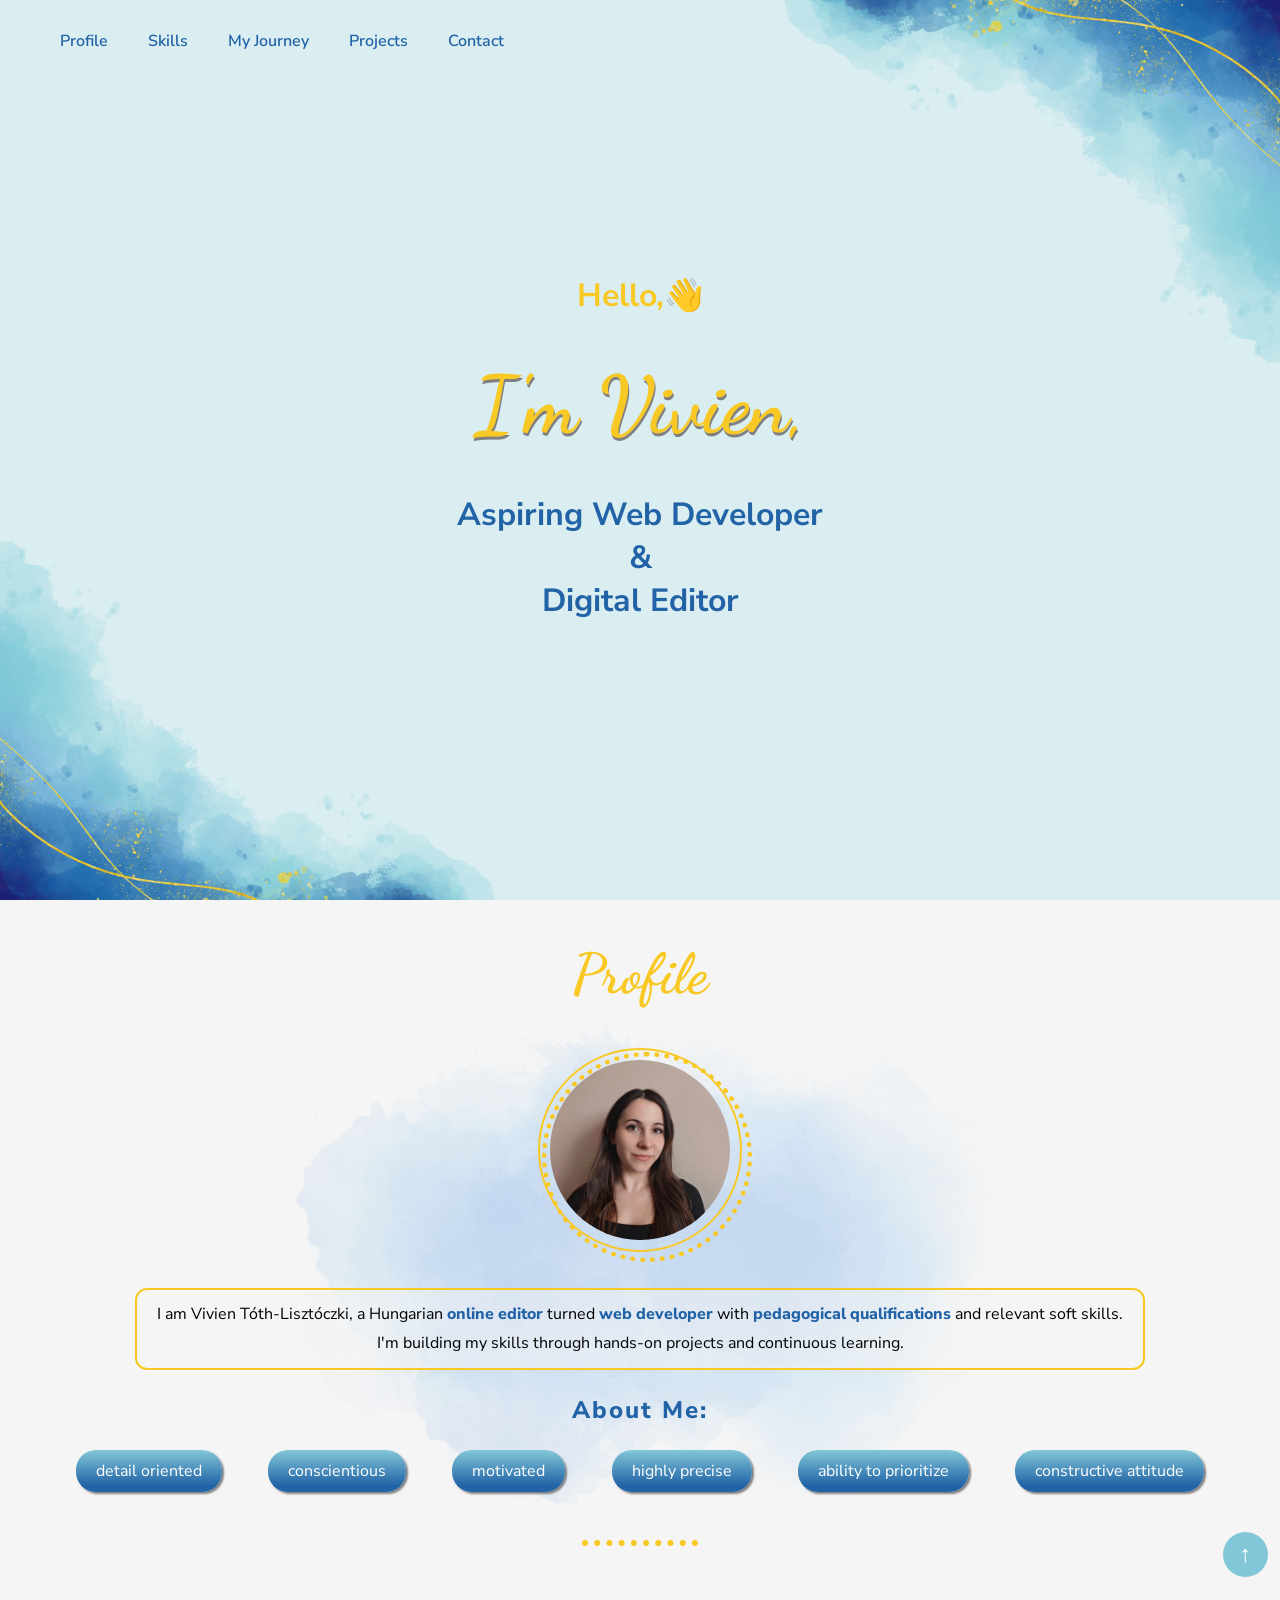
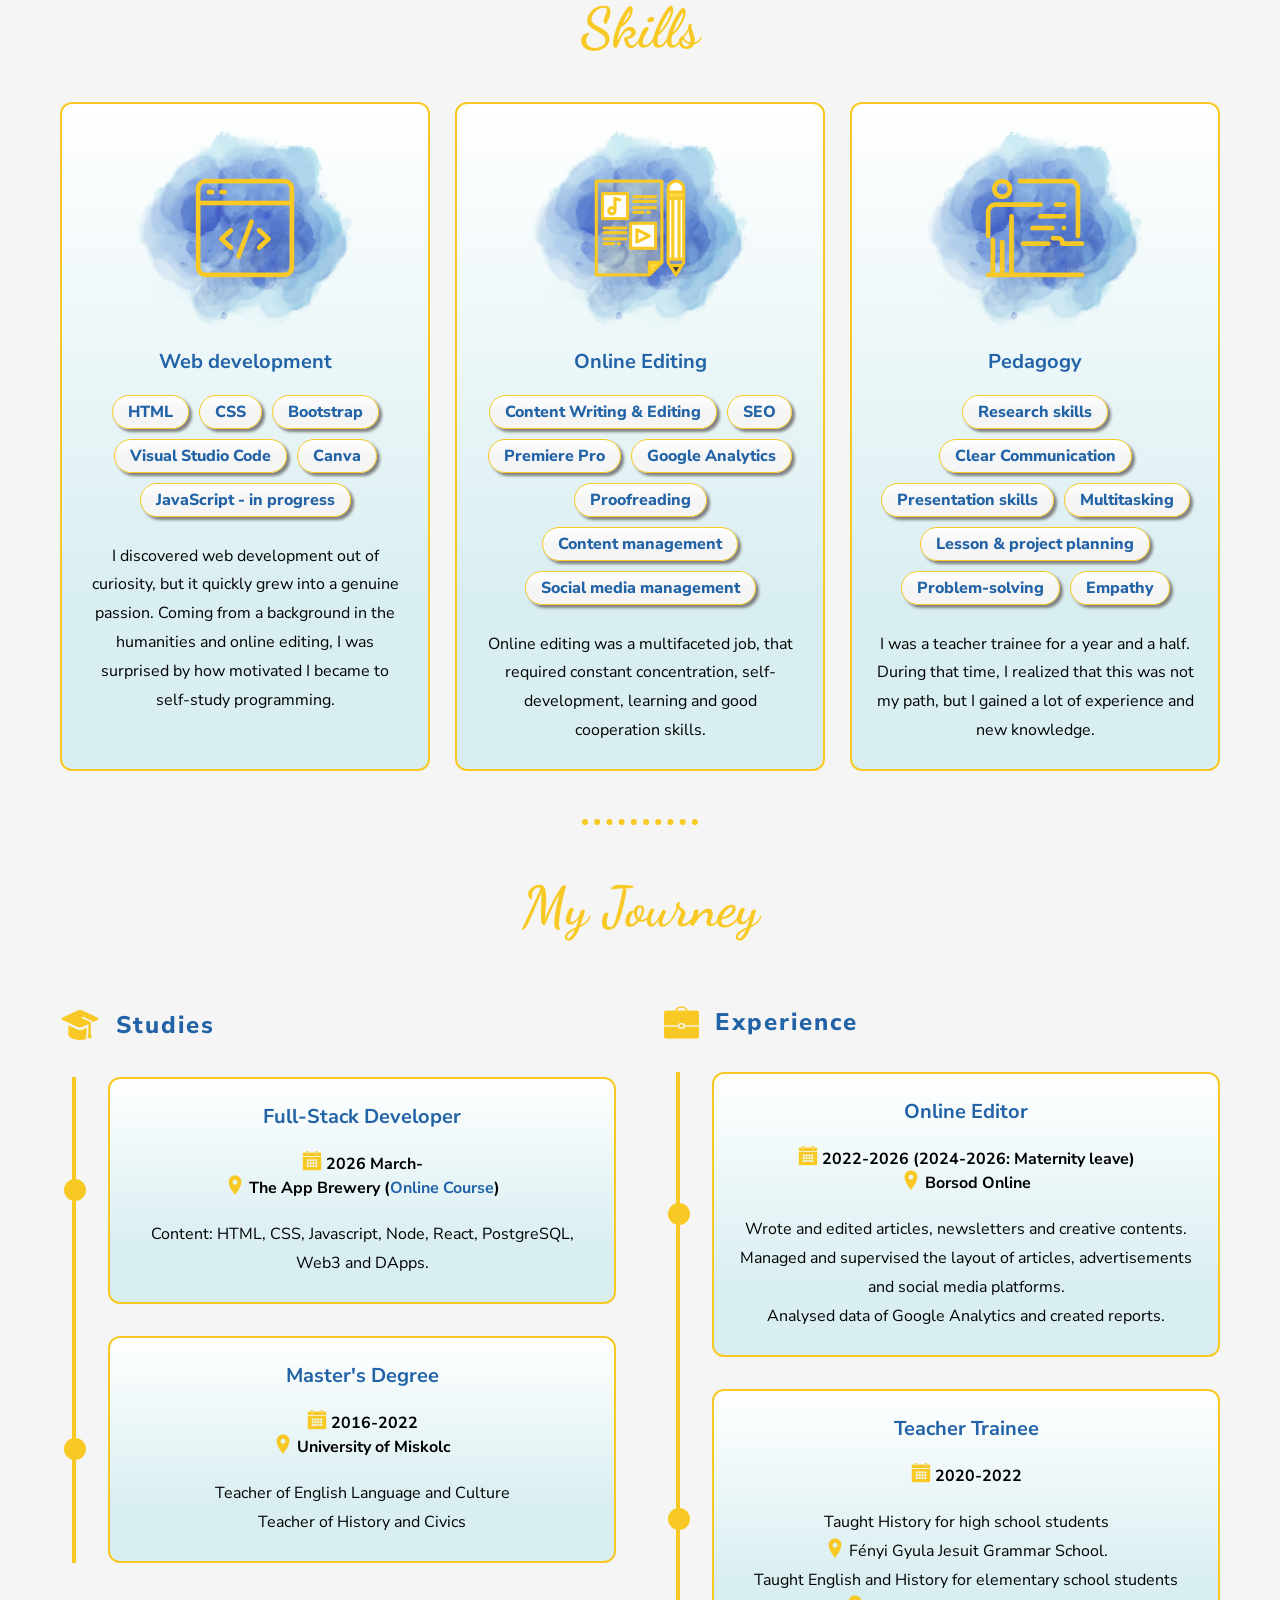
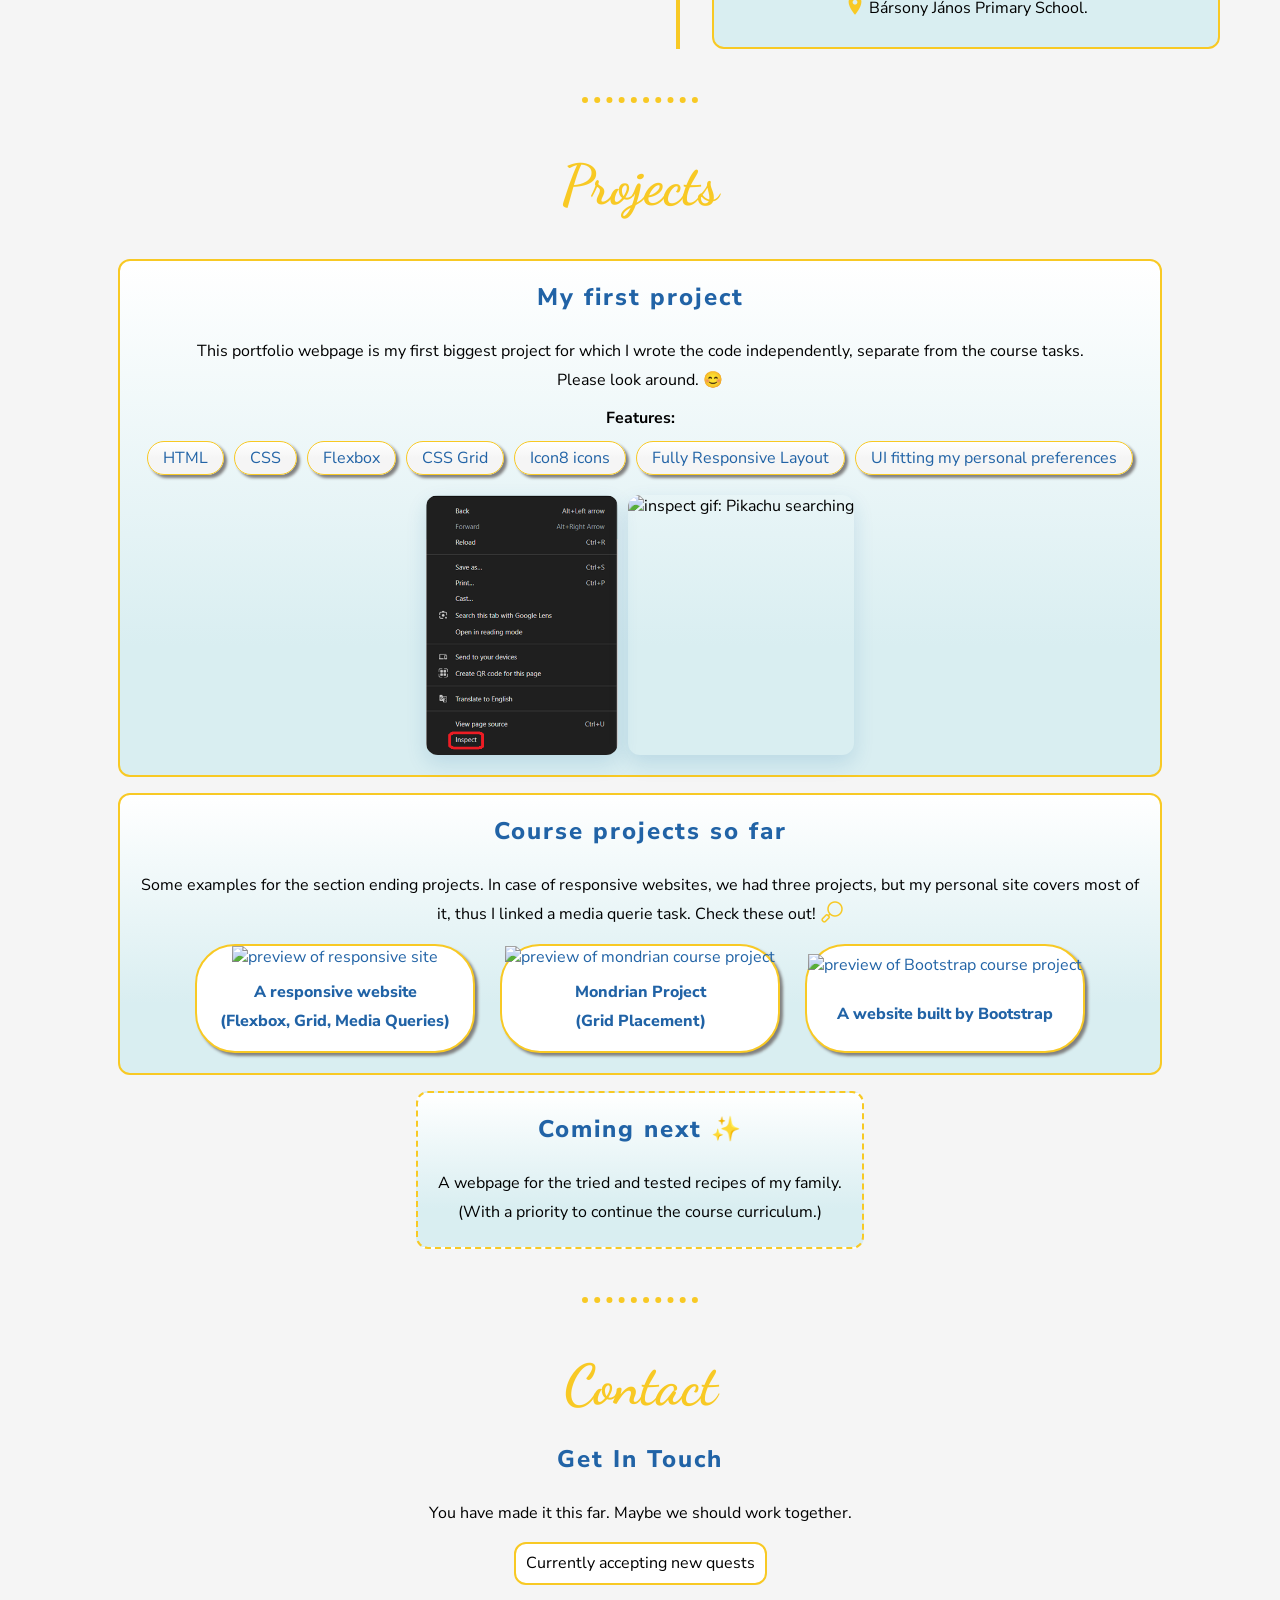
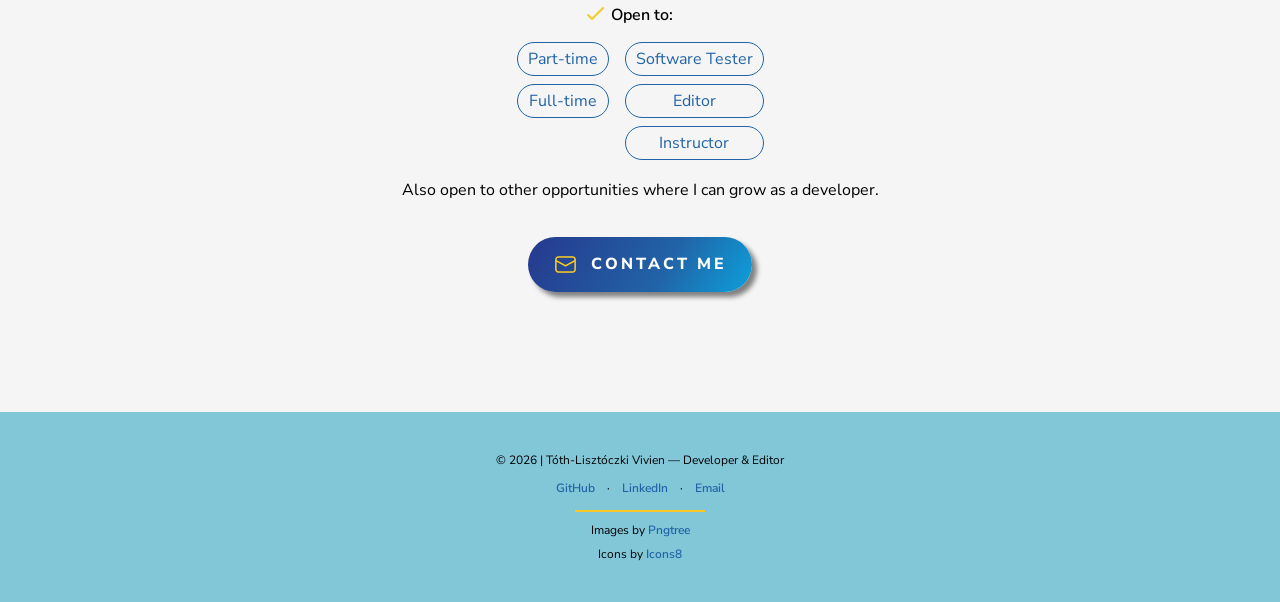
==== commit e457b073: "Update index.html Added preview illustrations for course projects." ====
--- a/index.html
+++ b/index.html
@@ -266,15 +266,18 @@
                     </p>
                     <div class="course-project-cards">
                         <a class="project-card" href="./projects/8.4 Web Design Agency Project/index.html">
-                        <p class="bold">A responsive website<br>(Flexbox, Grid, Media Queries)</p>
+                            <img src="./images/responsive-course-project.png" alt="preview of responsive site">
+                            <p class="bold">A responsive website<br>(Flexbox, Grid, Media Queries)</p>
                         </a>
 
                         <a class="project-card" href="./projects/10.3 Mondrian Project/index.html">
-                        <p class="bold">Mondrian Project<br>(Grid Placement)</p>
+                            <img src="./images/mondrian-course-project.png" alt="preview of mondrian course project">
+                            <p class="bold">Mondrian Project<br>(Grid Placement)</p>
                         </a>
 
                         <a class="project-card" href="./projects/11.3 TinDog Project/index.html">
-                        <p class="bold">A website built by Bootstrap</p>
+                            <img src="./images/bootstrap-course-project.png" alt="preview of Bootstrap course project">
+                            <p class="bold">A website built by Bootstrap</p>
                         </a>
                     </div>
             </div>
--- a/style.css
+++ b/style.css
@@ -475,6 +475,28 @@
     margin-top: 0;
 }
 
+.first-project-features-container > h4 {
+    margin: 12px 0;
+}
+
+.first-project-features {
+    display: flex;
+    justify-content: center;
+    flex-wrap: wrap;
+    gap: 10px;
+    margin-bottom: 12px;
+}
+
+.first-project-features > li {
+    list-style: none;
+    border-radius: 20px;
+    padding: 5px 15px;
+    background: linear-gradient(0deg, whitesmoke 50%, white 100%);
+    border: 1px solid #f8c924;
+    color: #2163a6;
+    box-shadow: 3px 3px 3px gray;
+}
+
 .inspect-container {
     display: flex;
     justify-content: center;
